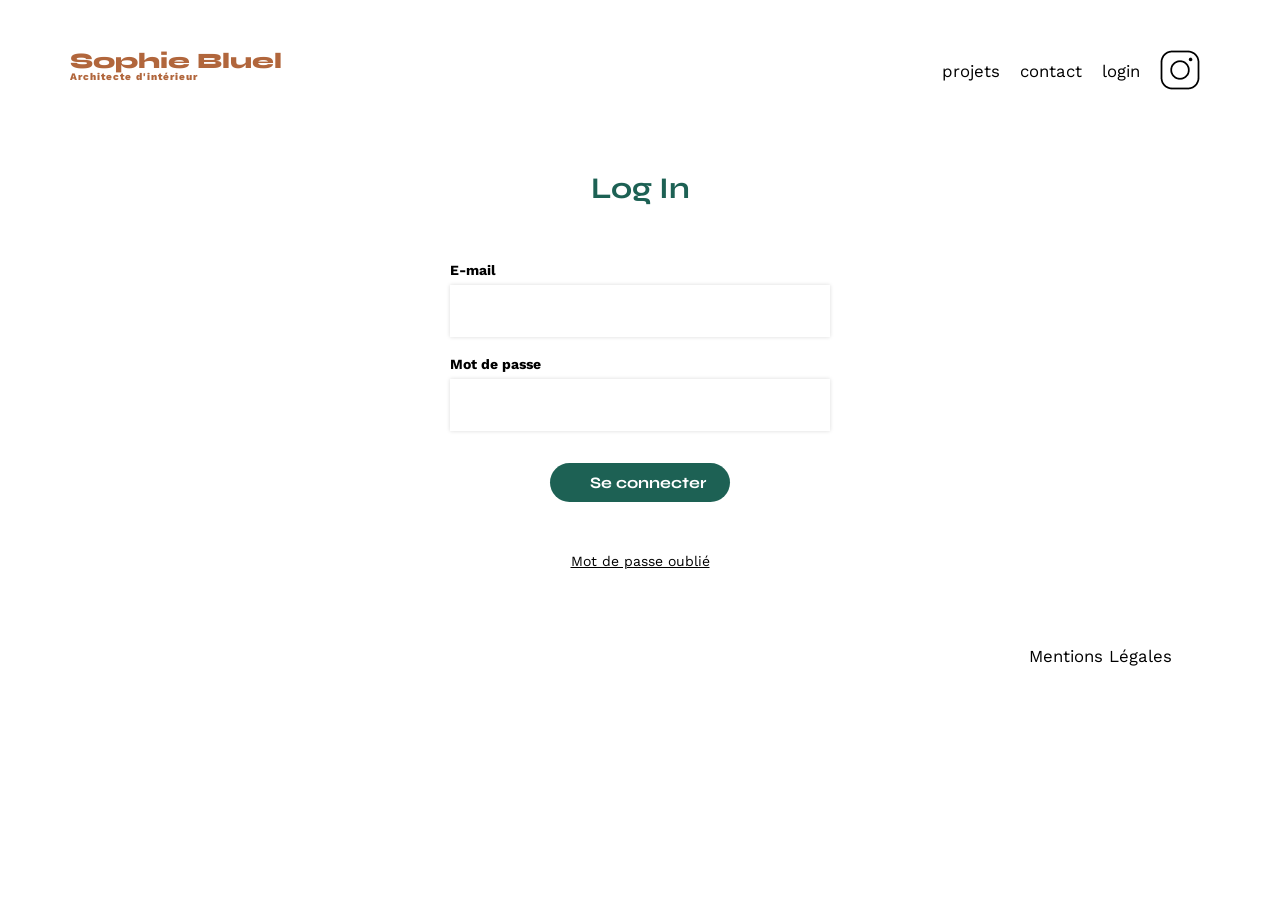
==== FrontEnd/login.html @ 087feb0f "Integration du design de la page de connexion" ====
<!DOCTYPE html>
<html lang="fr">
<head>
	<meta charset="UTF-8">
	<title>Sophie Bluel - Connexion</title>
	<meta name="viewport" content="width=device-width, initial-scale=1.0">
	<link rel="preconnect" href="https://fonts.googleapis.com">
	<link rel="preconnect" href="https://fonts.gstatic.com" crossorigin>
	<link href="https://fonts.googleapis.com/css2?family=Syne:wght@700;800&family=Work+Sans&display=swap" rel="stylesheet">
	<meta name="description" content="">
	<link rel="stylesheet" href="./assets/style.css">
</head>
<body>
<header>
	<h1>Sophie Bluel <span>Architecte d'intérieur</span></h1>
	<nav>
		<ul>
			<li>projets</li>
			<li>contact</li>
			<li><a href="login.html">login</a></li>
			<li><img src="./assets/icons/instagram.png" alt="Instagram"></li>
		</ul>
	</nav>
</header>
<main>
	<section id="login">
		<h2>Log In</h2>
		<form action="#" method="post" id="login-form">
			<label for="email">E-mail</label>
			<input type="email" name="email" id="email">
			<label for="password">Mot de passe</label>
			<input type="password" name="password" id="password">
			<input type="submit" value="Se connecter" class="btn-submit">
		</form>
		<a href="#" class="forgot-password">Mot de passe oublié</a>
	</section>
</main>

<footer>
	<nav>
		<ul>
			<li>Mentions Légales</li>
		</ul>
	</nav>
</footer>
</body>
</html>
---- FrontEnd/assets/style.css ----
/* http://meyerweb.com/eric/tools/css/reset/
   v2.0 | 20110126
   License: none (public domain)
*/

html, body, div, span, applet, object, iframe,
h1, h2, h3, h4, h5, h6, p, blockquote, pre,
a, abbr, acronym, address, big, cite, code,
del, dfn, em, img, ins, kbd, q, s, samp,
small, strike, strong, sub, sup, tt, var,
b, u, i, center,
dl, dt, dd, ol, ul, li,
fieldset, form, label, legend,
table, caption, tbody, tfoot, thead, tr, th, td,
article, aside, canvas, details, embed,
figure, figcaption, footer, header, hgroup,
menu, nav, output, ruby, section, summary,
time, mark, audio, video {
	margin: 0;
	padding: 0;
	border: 0;
	font-size: 100%;
	font: inherit;
	vertical-align: baseline;
}
/* HTML5 display-role reset for older browsers */
article, aside, details, figcaption, figure,
footer, header, hgroup, menu, nav, section {
	display: block;
}
body {
	line-height: 1;
}
ol, ul {
	list-style: none;
}
blockquote, q {
	quotes: none;
}
blockquote:before, blockquote:after,
q:before, q:after {
	content: '';
	content: none;
}
table {
	border-collapse: collapse;
	border-spacing: 0;
}
/** end reset css**/
body {
	max-width: 1140px;
	margin:auto;
	font-family: 'Work Sans' ;
	font-size: 14px;
}
header {
	display: flex;
	justify-content: space-between;
	margin: 50px 0
}
section {
	margin: 50px 0
}

h1{
	display: flex;
	flex-direction: column;
	font-family: 'Syne';
	font-size: 22px;
	font-weight: 800;
	color: #B1663C
}

h1 > span {
	font-family: 'Work Sans';
	font-size:10px;
	letter-spacing: 0.1em;
;
}

h2{
	font-family: 'Syne';
	font-weight: 700;
	font-size: 30px;
	color: #1D6154
}
nav ul {
	display: flex;
	align-items: center;
	list-style-type: none;

}
nav li {
	padding: 0 10px;
	font-size: 1.2em;
}

li:hover {
	color: #B1663C;
}
#introduction {
	display: flex;
	align-items: center;
}
#introduction figure {
	flex: 1
}
#introduction img {
	display: block;
	margin: auto;
	width: 80%;
}

#introduction article {
	flex: 1
}
#introduction h2 {
	margin-bottom: 1em;
}

#introduction p {
	margin-bottom: 0.5em;
}
#portfolio h2 {
	text-align: center;
	margin-bottom: 1em;
}
.gallery {
	width: 100%;
	display: grid;
	grid-template-columns: 1fr 1fr 1fr;
	grid-column-gap: 20px;
	grid-row-gap: 20px;
}

.gallery img {
	width: 100%;

}
#contact {
	width: 50%;
margin: auto;
}
#contact > * {
	text-align: center;

}
#contact h2{
	margin-bottom: 20px;
}
#contact form {
	text-align: left;
	margin-top:30px;
	display: flex;
	flex-direction: column;
}

#contact input {
	height: 50px;
	font-size: 1.2em;
	border: none;
	box-shadow: 0px 4px 14px rgba(0, 0, 0, 0.09);
}
#contact label {
	margin: 2em 0 1em 0;
}
#contact textarea {
	border: none;
	box-shadow: 0px 4px 14px rgba(0, 0, 0, 0.09);
}

input[type="submit"]{
	font-family: 'Syne';
	font-weight: 700;
	color: white;
	background-color: #1D6154;
	margin : 2em auto ;
	width: 180px;
	text-align: center;
	border-radius: 60px ;
}

footer nav ul {
	display: flex;
	justify-content: flex-end;
	margin: 2em
}

/* Styles for the filter buttons */

.filters {
  display: flex;
  justify-content: center;
  gap: 10px;
  margin: 30px 0 50px;
}

.filter-btn {
  padding: 10px 20px;
  border: 1px solid #1D6154;
  border-radius: 30px;
  background-color: white;
  color: #1D6154;
  font-family: 'Work Sans', sans-serif;
  font-size: 16px;
  cursor: pointer;
  transition: background-color 0.2s ease, color 0.2s ease;
}

.filter-btn:hover {
  background-color: #1D6154;
  color: white;
}

.filter-btn.active {
  background-color: #1D6154;
  color: white;
}

#login {
  display: flex;
  flex-direction: column;
  align-items: center;
  max-width: 380px;
  margin: 80px auto;
}

#login h2 {
  font-family: 'Syne', sans-serif;
  color: #1D6154;
  margin-bottom: 40px;
}

#login form {
  display: flex;
  flex-direction: column;
  width: 100%;
}

#login label {
  margin-top: 20px;
  margin-bottom: 8px;
  font-weight: bold;
}

#login input[type="email"],
#login input[type="password"] {
  height: 50px;
  border: none;
  background-color: #fff;
  box-shadow: 0 0 4px rgba(0,0,0,0.15);
}

.btn-submit {
  margin-top: 40px;
  align-self: center;
  padding: 10px 40px;
  border: none;
  border-radius: 30px;
  background-color: #1D6154;
  color: white;
  font-family: 'Work Sans', sans-serif;
  font-size: 16px;
  cursor: pointer;
}

.forgot-password {
  margin-top: 20px;
  text-align: center;
  color: black;
  text-decoration: underline;
  font-size: 14px;
}

nav a {
  color: inherit;
  text-decoration: none;
}
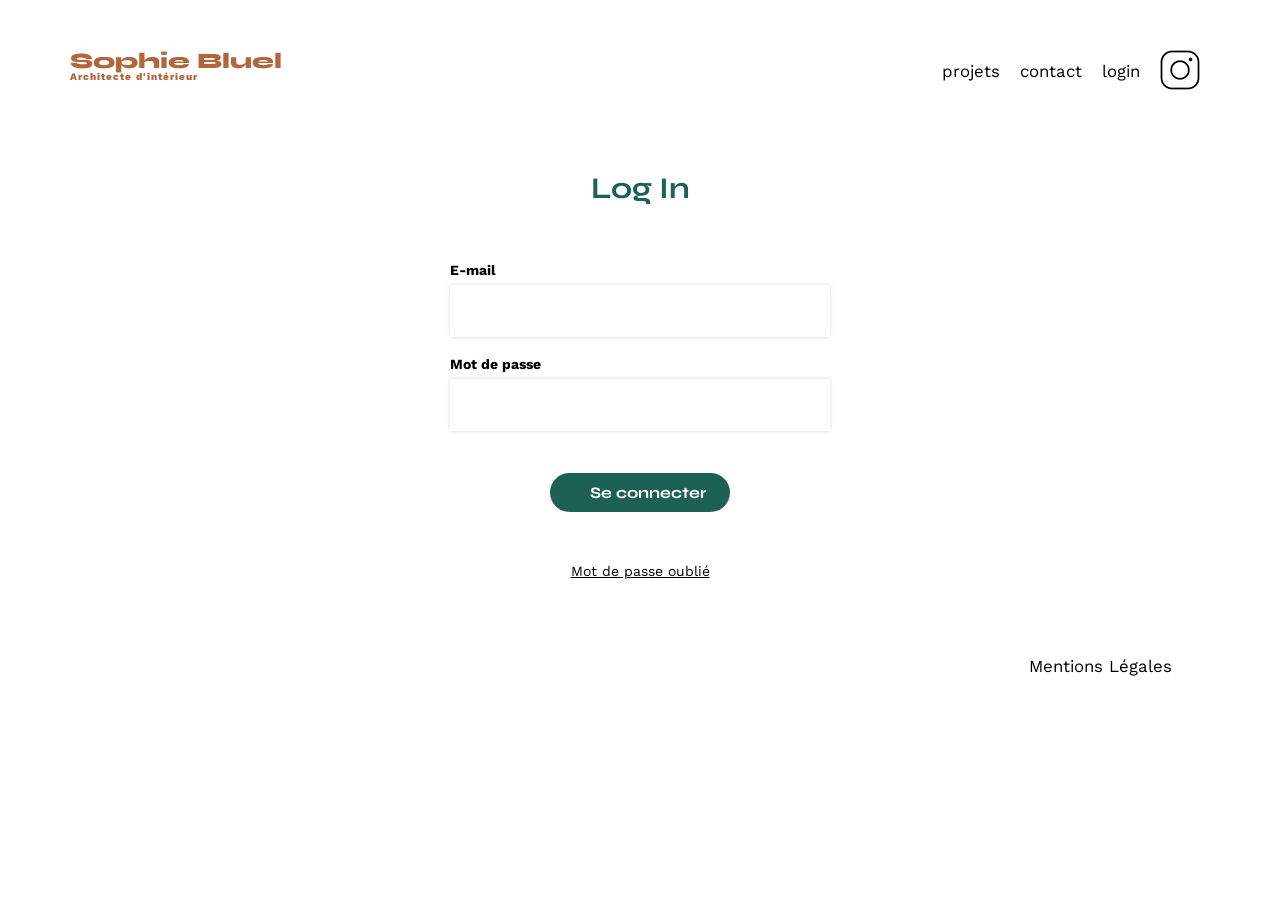
==== commit 2da5ab4a: "Connexion fonctionnelle avec redirection et mode edition" ====
--- a/FrontEnd/login.html
+++ b/FrontEnd/login.html
@@ -24,16 +24,17 @@
 </header>
 <main>
 	<section id="login">
-		<h2>Log In</h2>
-		<form action="#" method="post" id="login-form">
-			<label for="email">E-mail</label>
-			<input type="email" name="email" id="email">
-			<label for="password">Mot de passe</label>
-			<input type="password" name="password" id="password">
-			<input type="submit" value="Se connecter" class="btn-submit">
-		</form>
-		<a href="#" class="forgot-password">Mot de passe oublié</a>
-	</section>
+    <h2>Log In</h2>
+    <form id="login-form">
+        <label for="email">E-mail</label>
+        <input type="email" name="email" id="email">
+        <label for="password">Mot de passe</label>
+        <input type="password" name="password" id="password">
+        <p id="error-message" class="error-message"></p>
+        <input type="submit" value="Se connecter" class="btn-submit">
+    </form>
+    <a href="#" class="forgot-password">Mot de passe oublié</a>
+</section>
 </main>
 
 <footer>
@@ -43,5 +44,6 @@
 		</ul>
 	</nav>
 </footer>
+<script src="./assets/scripts/login.js"></script>
 </body>
 </html>
--- a/FrontEnd/assets/style.css
+++ b/FrontEnd/assets/style.css
@@ -30,6 +30,7 @@
 }
 body {
 	line-height: 1;
+	margin : 0;
 }
 ol, ul {
 	list-style: none;
@@ -216,6 +217,8 @@
   background-color: #1D6154;
   color: white;
 }
+
+/* Styles for the login page */
 
 #login {
   display: flex;
@@ -275,4 +278,33 @@
 nav a {
   color: inherit;
   text-decoration: none;
+}
+
+.error-message {
+  color: red;
+  font-size: 14px;
+  margin-top: 10px;
+}
+
+.edit-banner {
+  display: flex;
+  align-items: center;
+  justify-content: center;
+  background-color: black;
+  color: white;
+  height: 59px;
+  width: 100vw;
+  position: relative;
+  left: 50%;
+  transform: translateX(-50%);
+}
+
+#edit-btn {
+  border: none;
+  background: none;
+  cursor: pointer;
+  font-family: 'Work Sans', sans-serif;
+  font-size: 16px;
+  margin-left: 15px;
+  text-decoration: none;
 }
